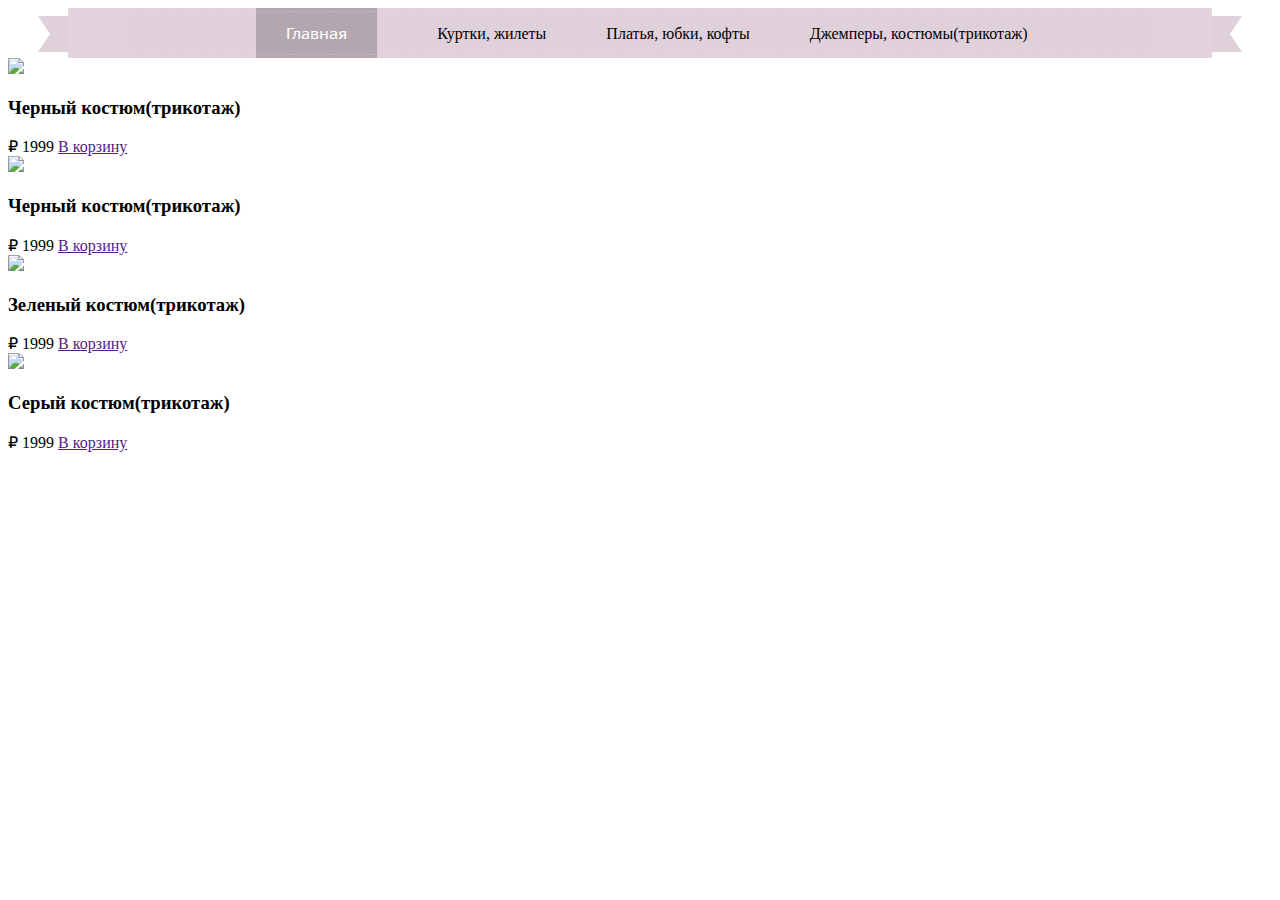
==== index.html @ c364ec2e "добавил карточки товара" ====
<!DOCTYPE html>
<html lang="en">

<head>
    <meta charset="UTF-8">
    <meta http-equiv="X-UA-Compatible" content="IE=edge">
    <meta name="viewport" content="width=device-width, initial-scale=1.0">
    <link rel="stylesheet" href="main.css">
    <title>Document</title>
</head>

<body>
    <nav class="top-menu">
        <ul class="menu-main">
            <li> <a href="" class="current">Главная</a> </li>
            <li><a href=""></a>Куртки, жилеты</li>
            <li><a href=""></a>Платья, юбки, кофты</li>
            <li><a href=""></a>Джемперы, костюмы(трикотаж)</li>
        </ul>
    </nav>

    <div class="container">
        <div class="product-item">
            <img src="media/1.jpg">
            <div class="product-list">
                <h3>Черный костюм(трикотаж)</h3>
                <span class="price">₽ 1999</span>
                <a href="" class="button">В корзину</a>
            </div>
        </div>
        <div class="product-item">
            <img src="media/2.jpg">
            <div class="product-list">
                <h3>Черный костюм(трикотаж)</h3>
                <span class="price">₽ 1999</span>
                <a href="" class="button">В корзину</a>
            </div>
        </div>

        <div class="product-item">
            <img src="media/3.jpg">
            <div class="product-list">
                <h3>Зеленый костюм(трикотаж)</h3>
                <span class="price">₽ 1999</span>
                <a href="" class="button">В корзину</a>
            </div>
        </div>

        <div class="product-item">
            <img src="media/4.jpg">
            <div class="product-list">
                <h3>Серый костюм(трикотаж)</h3>
                <span class="price">₽ 1999</span>
                <a href="" class="button">В корзину</a>
            </div>
        </div>
    </div>
</body>

</html>
---- main.css ----
@import url('https://fonts.googleapis.com/css?family=PT+Sans+Caption');
.top-menu {
  margin: 0 60px;
  position: relative;
  background: #e0d0da;    
  box-shadow: 
    inset 1px 0 0 rgba(255,255,255,.1), 
    inset -1px 0 0 rgba(255,255,255,.1), 
    inset 150px 0 150px -150px rgba(255,255,255,.12), 
    inset -150px 0 150px -150px rgba(255,255,255,.12);
}
.top-menu:before,
.top-menu:after {
  content: "";
  position: absolute;
  z-index: 2;
  left: 0;
  width: 100%;
  height: 3px;
}
.top-menu:before {
  top: 0;
  border-bottom: 1px dashed rgba(255,255,255,.2);
}
.top-menu:after {
  bottom: 0;
  border-top: 1px dashed rgba(255,255,255,.2);
}
.menu-main {
  list-style: none;
  padding: 0;
  margin: 0;
  text-align: center;
}
.menu-main:before, 
.menu-main:after {
  content: "";
  position: absolute;
  width: 50px;
  height: 0;
  top: 8px;
  border-top: 18px solid #e0d0da;
  border-bottom: 18px solid #e0d0da;
  transform: rotate(360deg);
  z-index: -1;
}
.menu-main:before {
  left: -30px;
  border-left: 12px solid rgba(255, 255, 255, 0);
}
.menu-main:after {
  right: -30px;
  border-right: 12px solid rgba(255, 255, 255, 0);
}
.menu-main li {
  display: inline-block;
  margin-right: -4px;
}
.menu-main a {
  text-decoration: none;
  display: inline-block;
  padding: 15px 30px;
  font-family: 'PT Sans Caption', sans-serif;
  color: white;
  transition: .3s linear;
}
.menu-main a.current,
.menu-main a:hover {background: rgba(0,0,0,.2);}
@media (max-width: 680px) {
.top-menu {margin: 0;}
.menu-main li {
  display: block;
  margin-right: 0;
}
.menu-main:before, 
.menu-main:after {content: none;}
.menu-main a {display: block;}
}
* {
    box-sizing: border-box;
 }
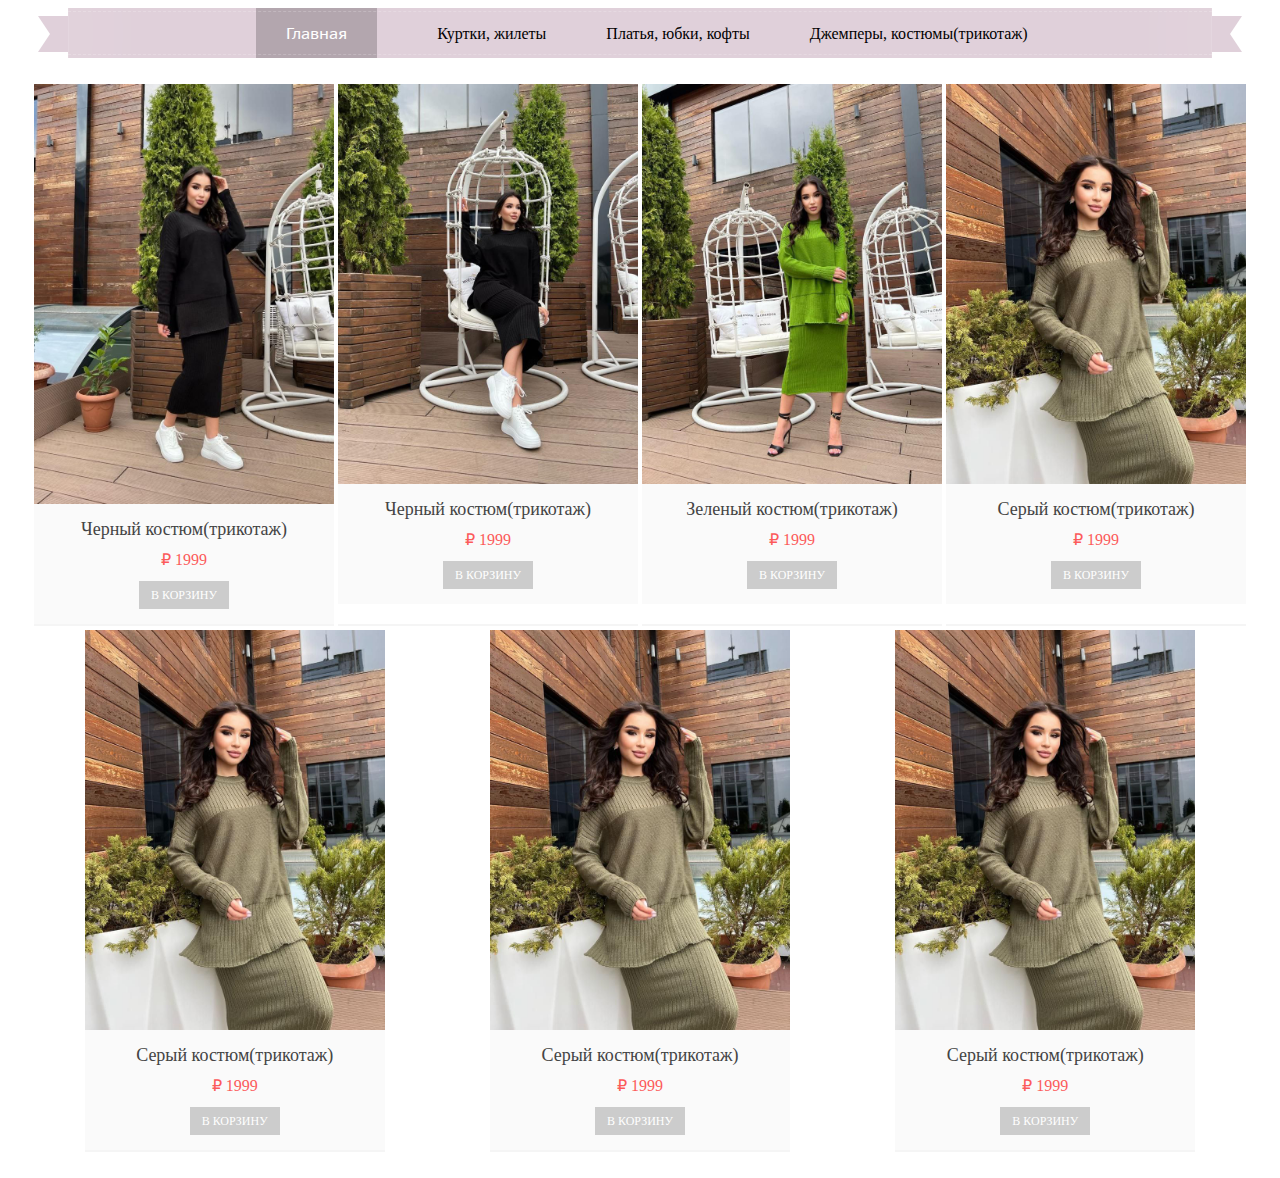
==== commit 8a911465: "добавил стилей для flex контейнера  карточек  товара" ====
--- a/index.html
+++ b/index.html
@@ -6,7 +6,7 @@
     <meta http-equiv="X-UA-Compatible" content="IE=edge">
     <meta name="viewport" content="width=device-width, initial-scale=1.0">
     <link rel="stylesheet" href="main.css">
-    <title>Document</title>
+    <title>taiba-shop</title>
 </head>
 
 <body>
@@ -54,6 +54,30 @@
                 <a href="" class="button">В корзину</a>
             </div>
         </div>
+        <div class="product-item">
+            <img src="media/4.jpg">
+            <div class="product-list">
+                <h3>Серый костюм(трикотаж)</h3>
+                <span class="price">₽ 1999</span>
+                <a href="" class="button">В корзину</a>
+            </div>
+        </div>
+        <div class="product-item">
+            <img src="media/4.jpg">
+            <div class="product-list">
+                <h3>Серый костюм(трикотаж)</h3>
+                <span class="price">₽ 1999</span>
+                <a href="" class="button">В корзину</a>
+            </div>
+        </div>
+        <div class="product-item">
+            <img src="media/4.jpg">
+            <div class="product-list">
+                <h3>Серый костюм(трикотаж)</h3>
+                <span class="price">₽ 1999</span>
+                <a href="" class="button">В корзину</a>
+            </div>
+        </div>
     </div>
 </body>
 
--- a/main.css
+++ b/main.css
@@ -1,81 +1,167 @@
 @import url('https://fonts.googleapis.com/css?family=PT+Sans+Caption');
+
 .top-menu {
-  margin: 0 60px;
-  position: relative;
-  background: #e0d0da;    
-  box-shadow: 
-    inset 1px 0 0 rgba(255,255,255,.1), 
-    inset -1px 0 0 rgba(255,255,255,.1), 
-    inset 150px 0 150px -150px rgba(255,255,255,.12), 
-    inset -150px 0 150px -150px rgba(255,255,255,.12);
+    margin: 0 60px;
+    position: relative;
+    background: #e0d0da;
+    box-shadow:
+        inset 1px 0 0 rgba(255, 255, 255, .1),
+        inset -1px 0 0 rgba(255, 255, 255, .1),
+        inset 150px 0 150px -150px rgba(255, 255, 255, .12),
+        inset -150px 0 150px -150px rgba(255, 255, 255, .12);
 }
+
 .top-menu:before,
 .top-menu:after {
-  content: "";
-  position: absolute;
-  z-index: 2;
-  left: 0;
-  width: 100%;
-  height: 3px;
+    content: "";
+    position: absolute;
+    z-index: 2;
+    left: 0;
+    width: 100%;
+    height: 3px;
 }
+
 .top-menu:before {
-  top: 0;
-  border-bottom: 1px dashed rgba(255,255,255,.2);
+    top: 0;
+    border-bottom: 1px dashed rgba(255, 255, 255, .2);
 }
+
 .top-menu:after {
-  bottom: 0;
-  border-top: 1px dashed rgba(255,255,255,.2);
+    bottom: 0;
+    border-top: 1px dashed rgba(255, 255, 255, .2);
 }
+
 .menu-main {
-  list-style: none;
-  padding: 0;
-  margin: 0;
-  text-align: center;
+    list-style: none;
+    padding: 0;
+    margin: 0;
+    text-align: center;
 }
-.menu-main:before, 
+
+.menu-main:before,
 .menu-main:after {
-  content: "";
-  position: absolute;
-  width: 50px;
-  height: 0;
-  top: 8px;
-  border-top: 18px solid #e0d0da;
-  border-bottom: 18px solid #e0d0da;
-  transform: rotate(360deg);
-  z-index: -1;
+    content: "";
+    position: absolute;
+    width: 50px;
+    height: 0;
+    top: 8px;
+    border-top: 18px solid #e0d0da;
+    border-bottom: 18px solid #e0d0da;
+    transform: rotate(360deg);
+    z-index: -1;
 }
+
 .menu-main:before {
-  left: -30px;
-  border-left: 12px solid rgba(255, 255, 255, 0);
+    left: -30px;
+    border-left: 12px solid rgba(255, 255, 255, 0);
 }
+
 .menu-main:after {
-  right: -30px;
-  border-right: 12px solid rgba(255, 255, 255, 0);
+    right: -30px;
+    border-right: 12px solid rgba(255, 255, 255, 0);
 }
+
 .menu-main li {
-  display: inline-block;
-  margin-right: -4px;
+    display: inline-block;
+    margin-right: -4px;
 }
+
 .menu-main a {
-  text-decoration: none;
-  display: inline-block;
-  padding: 15px 30px;
-  font-family: 'PT Sans Caption', sans-serif;
-  color: white;
-  transition: .3s linear;
+    text-decoration: none;
+    display: inline-block;
+    padding: 15px 30px;
+    font-family: 'PT Sans Caption', sans-serif;
+    color: white;
+    transition: .3s linear;
 }
+
 .menu-main a.current,
-.menu-main a:hover {background: rgba(0,0,0,.2);}
+.menu-main a:hover {
+    background: rgba(0, 0, 0, .2);
+}
+
 @media (max-width: 680px) {
-.top-menu {margin: 0;}
-.menu-main li {
-  display: block;
-  margin-right: 0;
+    .top-menu {
+        margin: 0;
+    }
+
+    .menu-main li {
+        display: block;
+        margin-right: 0;
+    }
+
+    .menu-main:before,
+    .menu-main:after {
+        content: none;
+    }
+
+    .menu-main a {
+        display: block;
+    }
 }
-.menu-main:before, 
-.menu-main:after {content: none;}
-.menu-main a {display: block;}
-}
+
 * {
     box-sizing: border-box;
- }
+}
+
+
+.container {
+    display: flex;
+    flex-wrap: wrap;
+    margin: 1.5em;
+}
+
+.product-item {
+
+    width: 300px;
+    text-align: center;
+    margin: 2px auto;
+    border-bottom: 2px solid #F5F5F5;
+    background: white;
+    font-family: "Open Sans";
+    transition: .3s ease-in;
+}
+
+.product-item:hover {
+    border-bottom: 2px solid #fc5a5a;
+}
+
+.product-item img {
+    display: block;
+    width: 100%;
+}
+
+.product-list {
+    background: #fafafa;
+    padding: 15px 0;
+}
+
+.product-list h3 {
+    font-size: 18px;
+    font-weight: 400;
+    color: #444444;
+    margin: 0 0 10px 0;
+}
+
+.price {
+    font-size: 16px;
+    color: #fc5a5a;
+    display: block;
+    margin-bottom: 12px;
+}
+
+.button {
+    text-decoration: none;
+    display: inline-block;
+    padding: 0 12px;
+    background: #cccccc;
+    color: white;
+    text-transform: uppercase;
+    font-size: 12px;
+    line-height: 28px;
+    transition: .3s ease-in;
+}
+
+.product-item:hover .button {
+    background: #fc5a5a;
+}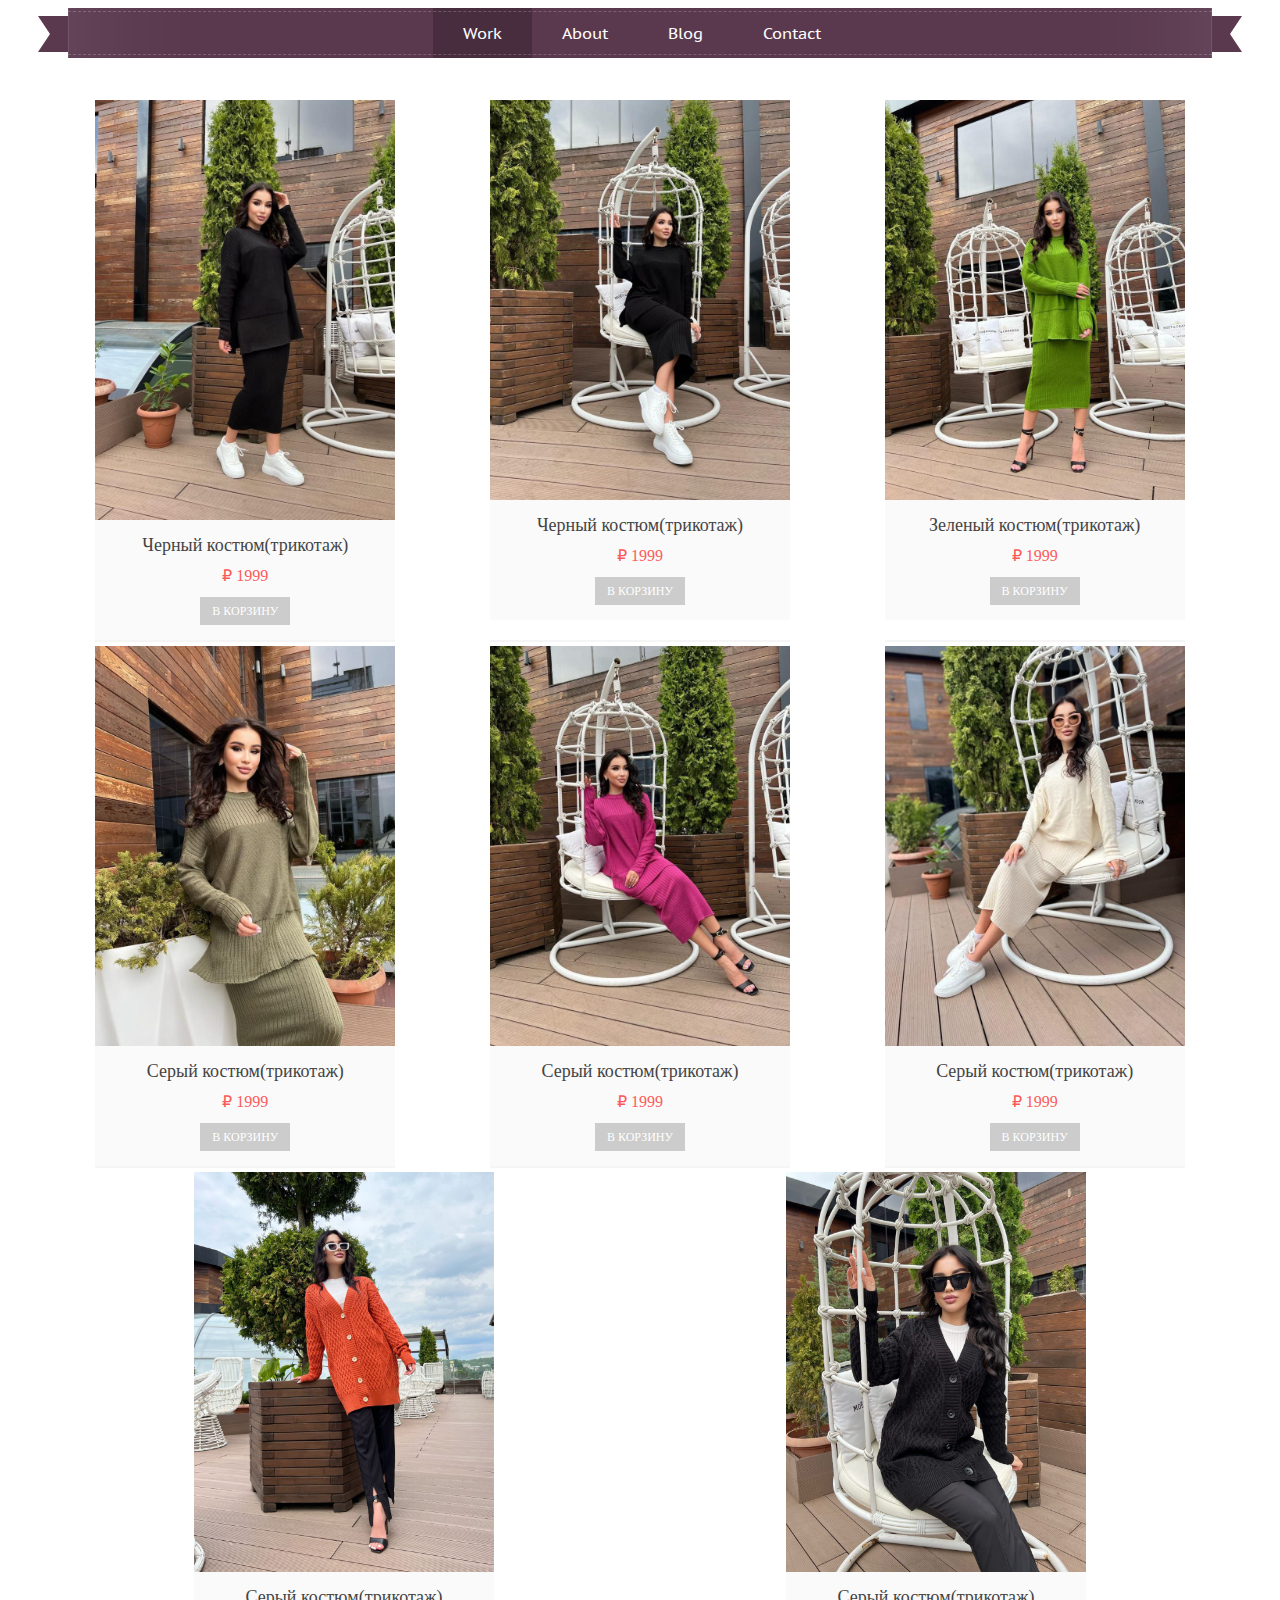
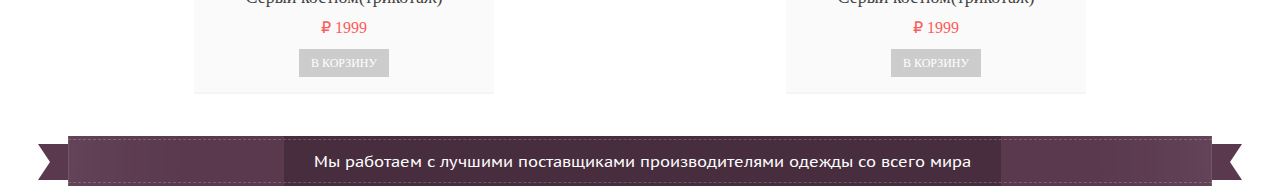
==== commit ca00c641: "добавил footer и сделал sticky navbar" ====
--- a/index.html
+++ b/index.html
@@ -6,20 +6,24 @@
     <meta http-equiv="X-UA-Compatible" content="IE=edge">
     <meta name="viewport" content="width=device-width, initial-scale=1.0">
     <link rel="stylesheet" href="main.css">
+    <link rel="stylesheet" href="script.js">
     <title>taiba-shop</title>
 </head>
 
 <body>
-    <nav class="top-menu">
-        <ul class="menu-main">
-            <li> <a href="" class="current">Главная</a> </li>
-            <li><a href=""></a>Куртки, жилеты</li>
-            <li><a href=""></a>Платья, юбки, кофты</li>
-            <li><a href=""></a>Джемперы, костюмы(трикотаж)</li>
-        </ul>
-    </nav>
+    <header>
+        <nav class="top-menu" id="navbar">
+            <ul class="menu-main">
+                <li><a href="" class="current">Work</a></li>
+                <li><a href="">About</a></li>
+                <li><a href="">Blog</a></li>
+                <li><a href="">Contact</a></li>
+            </ul>
+        </nav>
+    </header>
 
-    <div class="container">
+
+    <div class="container content ">
         <div class="product-item">
             <img src="media/1.jpg">
             <div class="product-list">
@@ -55,7 +59,7 @@
             </div>
         </div>
         <div class="product-item">
-            <img src="media/4.jpg">
+            <img src="media/5.jpg">
             <div class="product-list">
                 <h3>Серый костюм(трикотаж)</h3>
                 <span class="price">₽ 1999</span>
@@ -63,7 +67,7 @@
             </div>
         </div>
         <div class="product-item">
-            <img src="media/4.jpg">
+            <img src="media/6.jpg">
             <div class="product-list">
                 <h3>Серый костюм(трикотаж)</h3>
                 <span class="price">₽ 1999</span>
@@ -71,7 +75,15 @@
             </div>
         </div>
         <div class="product-item">
-            <img src="media/4.jpg">
+            <img src="media/7.jpg">
+            <div class="product-list">
+                <h3>Серый костюм(трикотаж)</h3>
+                <span class="price">₽ 1999</span>
+                <a href="" class="button">В корзину</a>
+            </div>
+        </div>
+        <div class="product-item">
+            <img src="media/8.jpg">
             <div class="product-list">
                 <h3>Серый костюм(трикотаж)</h3>
                 <span class="price">₽ 1999</span>
@@ -79,6 +91,29 @@
             </div>
         </div>
     </div>
+    <footer class="top-menu" id="bottombar">
+        <ul class="menu-main">
+            <li><a href="" class="current">Мы работаем с лучшими поставщиками производителями одежды со всего мира</a>
+            </li>
+
+        </ul>
+    </footer>
 </body>
+<script>
+    window.onscroll = function () { myFunction() };
+
+    var navbar = document.getElementById("navbar");
+
+    var sticky = navbar.offsetTop;
+
+    function myFunction() {
+        if (window.pageYOffset >= sticky) {
+            navbar.classList.add("sticky")
+        } else {
+            navbar.classList.remove("sticky");
+        }
+        console.log("suka");
+    }
+</script>
 
 </html>--- a/main.css
+++ b/main.css
@@ -3,7 +3,7 @@
 .top-menu {
     margin: 0 60px;
     position: relative;
-    background: #e0d0da;
+    background: #5A394E;
     box-shadow:
         inset 1px 0 0 rgba(255, 255, 255, .1),
         inset -1px 0 0 rgba(255, 255, 255, .1),
@@ -45,8 +45,8 @@
     width: 50px;
     height: 0;
     top: 8px;
-    border-top: 18px solid #e0d0da;
-    border-bottom: 18px solid #e0d0da;
+    border-top: 18px solid #5A394E;
+    border-bottom: 18px solid #5A394E;
     transform: rotate(360deg);
     z-index: -1;
 }
@@ -100,10 +100,19 @@
     }
 }
 
-* {
-    box-sizing: border-box;
+.sticky {
+    position: fixed;
+    top: 0;
+    width: 100%;
 }
 
+.sticky+.content {
+    padding-top: 60px;
+}
+
+.content {
+    padding: 16px;
+}
 
 .container {
     display: flex;
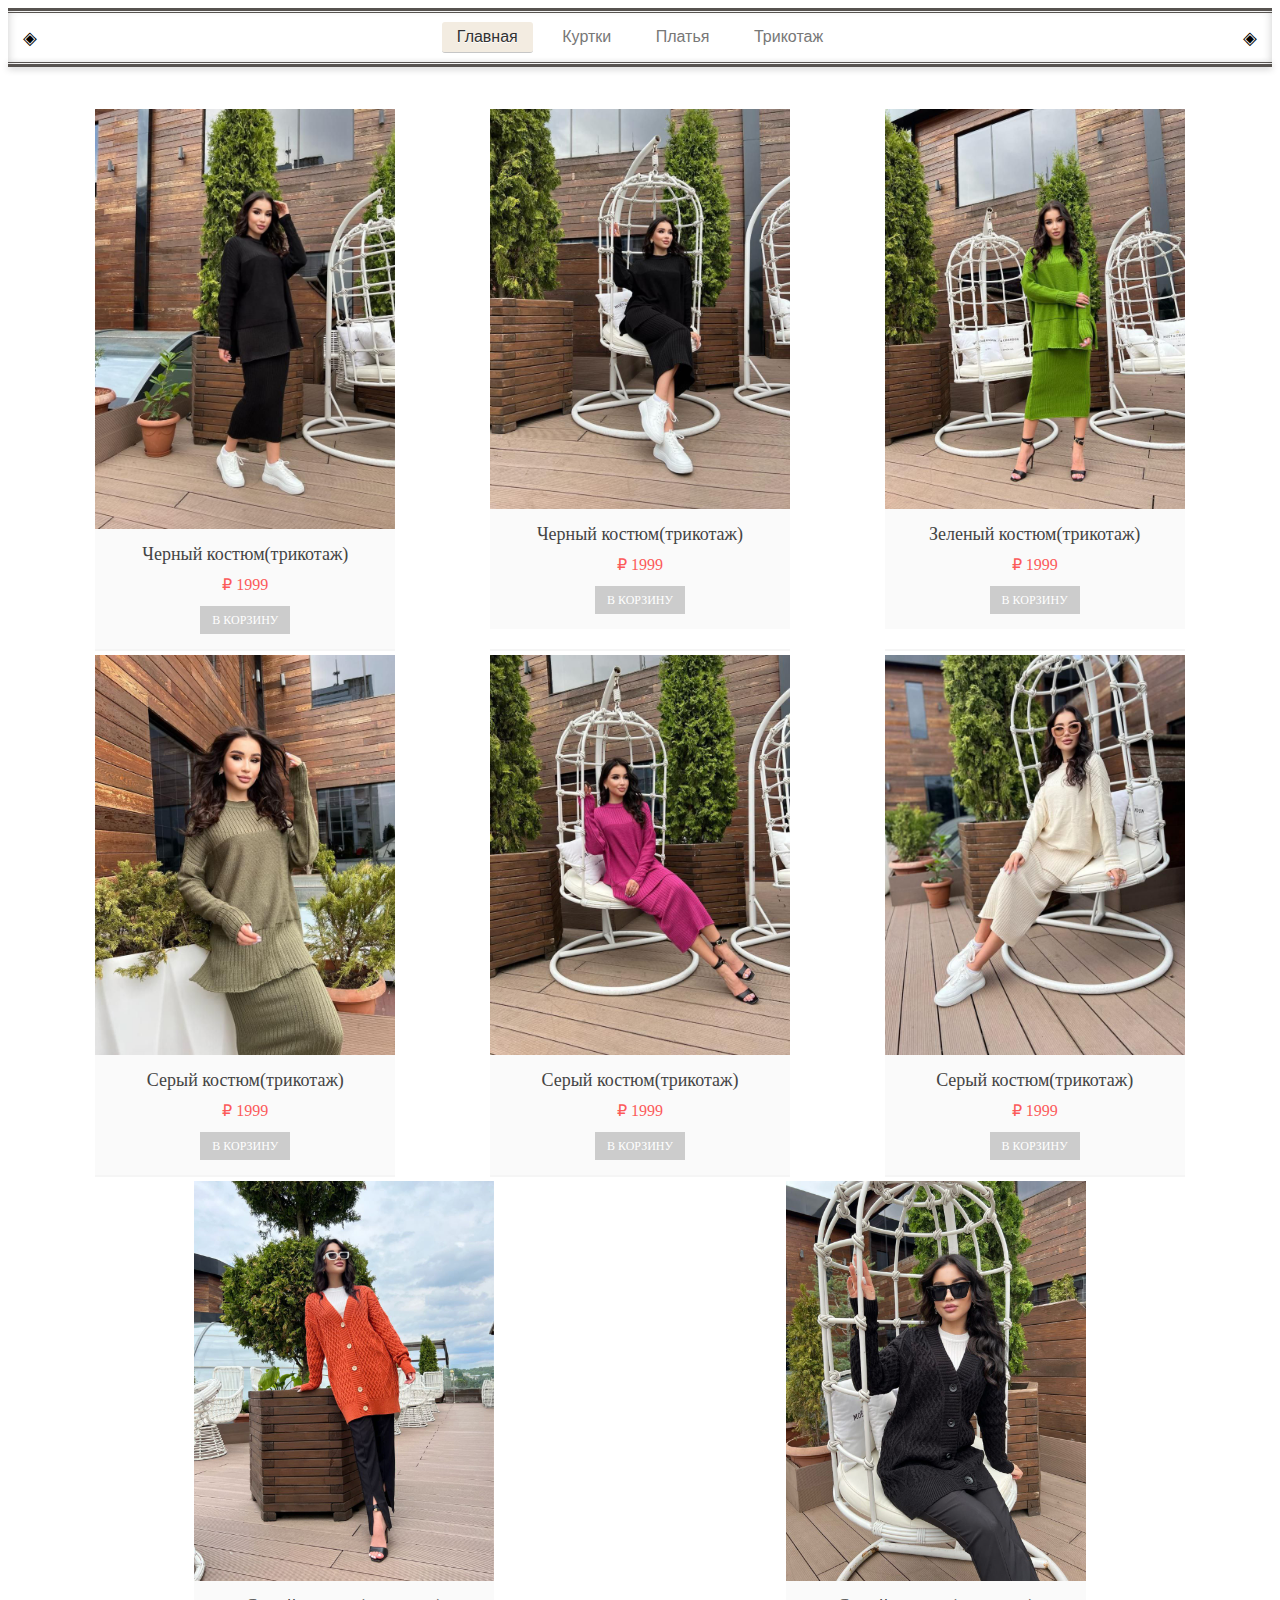
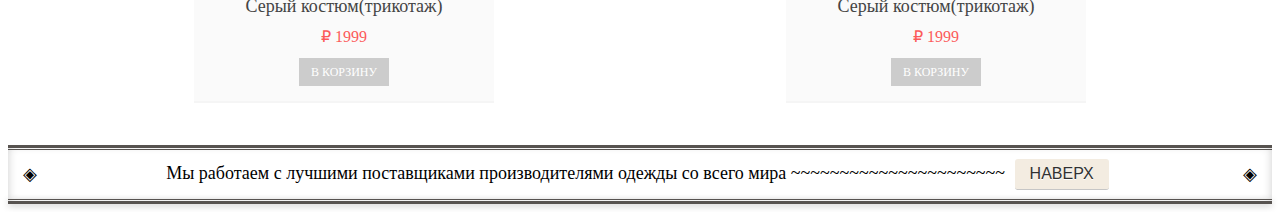
==== commit cfde31c8: "добавил футер" ====
--- a/index.html
+++ b/index.html
@@ -6,7 +6,7 @@
     <meta http-equiv="X-UA-Compatible" content="IE=edge">
     <meta name="viewport" content="width=device-width, initial-scale=1.0">
     <link rel="stylesheet" href="main.css">
-    <link rel="stylesheet" href="script.js">
+
     <title>taiba-shop</title>
 </head>
 
@@ -14,10 +14,10 @@
     <header>
         <nav class="top-menu" id="navbar">
             <ul class="menu-main">
-                <li><a href="" class="current">Work</a></li>
-                <li><a href="">About</a></li>
-                <li><a href="">Blog</a></li>
-                <li><a href="">Contact</a></li>
+                <li><a href="" class="current">Главная</a></li>
+                <li><a href="">Куртки</a></li>
+                <li><a href="">Платья</a></li>
+                <li><a href="">Трикотаж</a></li>
             </ul>
         </nav>
     </header>
@@ -93,27 +93,14 @@
     </div>
     <footer class="top-menu" id="bottombar">
         <ul class="menu-main">
-            <li><a href="" class="current">Мы работаем с лучшими поставщиками производителями одежды со всего мира</a>
+            <li> Мы работаем с лучшими поставщиками производителями одежды со всего
+                мира ~~~~~~~~~~~~~~~~~~~~~~ <a href="" class="current">НАВЕРХ</a>
+
             </li>
 
         </ul>
     </footer>
 </body>
-<script>
-    window.onscroll = function () { myFunction() };
-
-    var navbar = document.getElementById("navbar");
-
-    var sticky = navbar.offsetTop;
-
-    function myFunction() {
-        if (window.pageYOffset >= sticky) {
-            navbar.classList.add("sticky")
-        } else {
-            navbar.classList.remove("sticky");
-        }
-        console.log("suka");
-    }
-</script>
+<script src="script.js"></script>
 
 </html>--- a/main.css
+++ b/main.css
@@ -1,104 +1,68 @@
 @import url('https://fonts.googleapis.com/css?family=PT+Sans+Caption');
 
 .top-menu {
-    margin: 0 60px;
+    position: relative; 
+    background: #fff;
+    box-shadow: inset 0 0 10px #ccc;
+  }
+  .top-menu:before,
+  .top-menu:after {
+    content: "";
+    display: block;
+    height: 1px;
+    border-top: 3px solid #575350;
+    border-bottom: 1px solid #575350;
+    margin-bottom: 2px;
+  }
+  .top-menu:after {
+    border-bottom: 3px solid #575350;
+    border-top: 1px solid #575350;
+    box-shadow: 0 2px 7px #ccc;
+    margin-top: 2px;
+  }
+  .menu-main {
+    list-style: none;
+    padding: 0 30px;
+    margin: 0;
+    font-size: 18px;
+    text-align: center;
     position: relative;
-    background: #5A394E;
-    box-shadow:
-        inset 1px 0 0 rgba(255, 255, 255, .1),
-        inset -1px 0 0 rgba(255, 255, 255, .1),
-        inset 150px 0 150px -150px rgba(255, 255, 255, .12),
-        inset -150px 0 150px -150px rgba(255, 255, 255, .12);
-}
-
-.top-menu:before,
-.top-menu:after {
-    content: "";
+  }
+  .menu-main:before,
+  .menu-main:after {
+    content: "\25C8";
+    line-height: 1;
     position: absolute;
-    z-index: 2;
-    left: 0;
-    width: 100%;
-    height: 3px;
-}
-
-.top-menu:before {
-    top: 0;
-    border-bottom: 1px dashed rgba(255, 255, 255, .2);
-}
-
-.top-menu:after {
-    bottom: 0;
-    border-top: 1px dashed rgba(255, 255, 255, .2);
-}
-
-.menu-main {
-    list-style: none;
-    padding: 0;
-    margin: 0;
-    text-align: center;
-}
-
-.menu-main:before,
-.menu-main:after {
-    content: "";
-    position: absolute;
-    width: 50px;
-    height: 0;
-    top: 8px;
-    border-top: 18px solid #5A394E;
-    border-bottom: 18px solid #5A394E;
-    transform: rotate(360deg);
-    z-index: -1;
-}
-
-.menu-main:before {
-    left: -30px;
-    border-left: 12px solid rgba(255, 255, 255, 0);
-}
-
-.menu-main:after {
-    right: -30px;
-    border-right: 12px solid rgba(255, 255, 255, 0);
-}
-
-.menu-main li {
+    top: 50%;
+    transform: translateY(-50%);
+  }
+  .menu-main:before {left: 15px;}
+  .menu-main:after {right: 15px;}
+  .menu-main li {
     display: inline-block;
-    margin-right: -4px;
-}
-
-.menu-main a {
+    padding: 5px 0;
+  }
+  .menu-main a {
     text-decoration: none;
     display: inline-block;
-    padding: 15px 30px;
-    font-family: 'PT Sans Caption', sans-serif;
-    color: white;
+    margin: 2px 5px;
+    padding: 6px 15px;
+    font-family: 'PT Sans', sans-serif;
+    font-size: 16px;
+    color: #777777;
+    border-bottom: 1px solid transparent;
     transition: .3s linear;
-}
-
-.menu-main a.current,
-.menu-main a:hover {
-    background: rgba(0, 0, 0, .2);
-}
-
-@media (max-width: 680px) {
-    .top-menu {
-        margin: 0;
-    }
-
-    .menu-main li {
-        display: block;
-        margin-right: 0;
-    }
-
-    .menu-main:before,
-    .menu-main:after {
-        content: none;
-    }
-
-    .menu-main a {
-        display: block;
-    }
-}
+  }
+  .menu-main .current, .menu-main a:hover {
+    border-radius: 3px;
+    background: #f3ece1;
+    color: #313131;
+    text-shadow: 0 1px 0 #fff;
+    border-color: #c6c6c6;
+  }
+  @media (max-width: 500px) {
+    .menu-main li {display: block;}
+  }
 
 .sticky {
     position: fixed;
@@ -173,4 +137,5 @@
 
 .product-item:hover .button {
     background: #fc5a5a;
-}+}
+
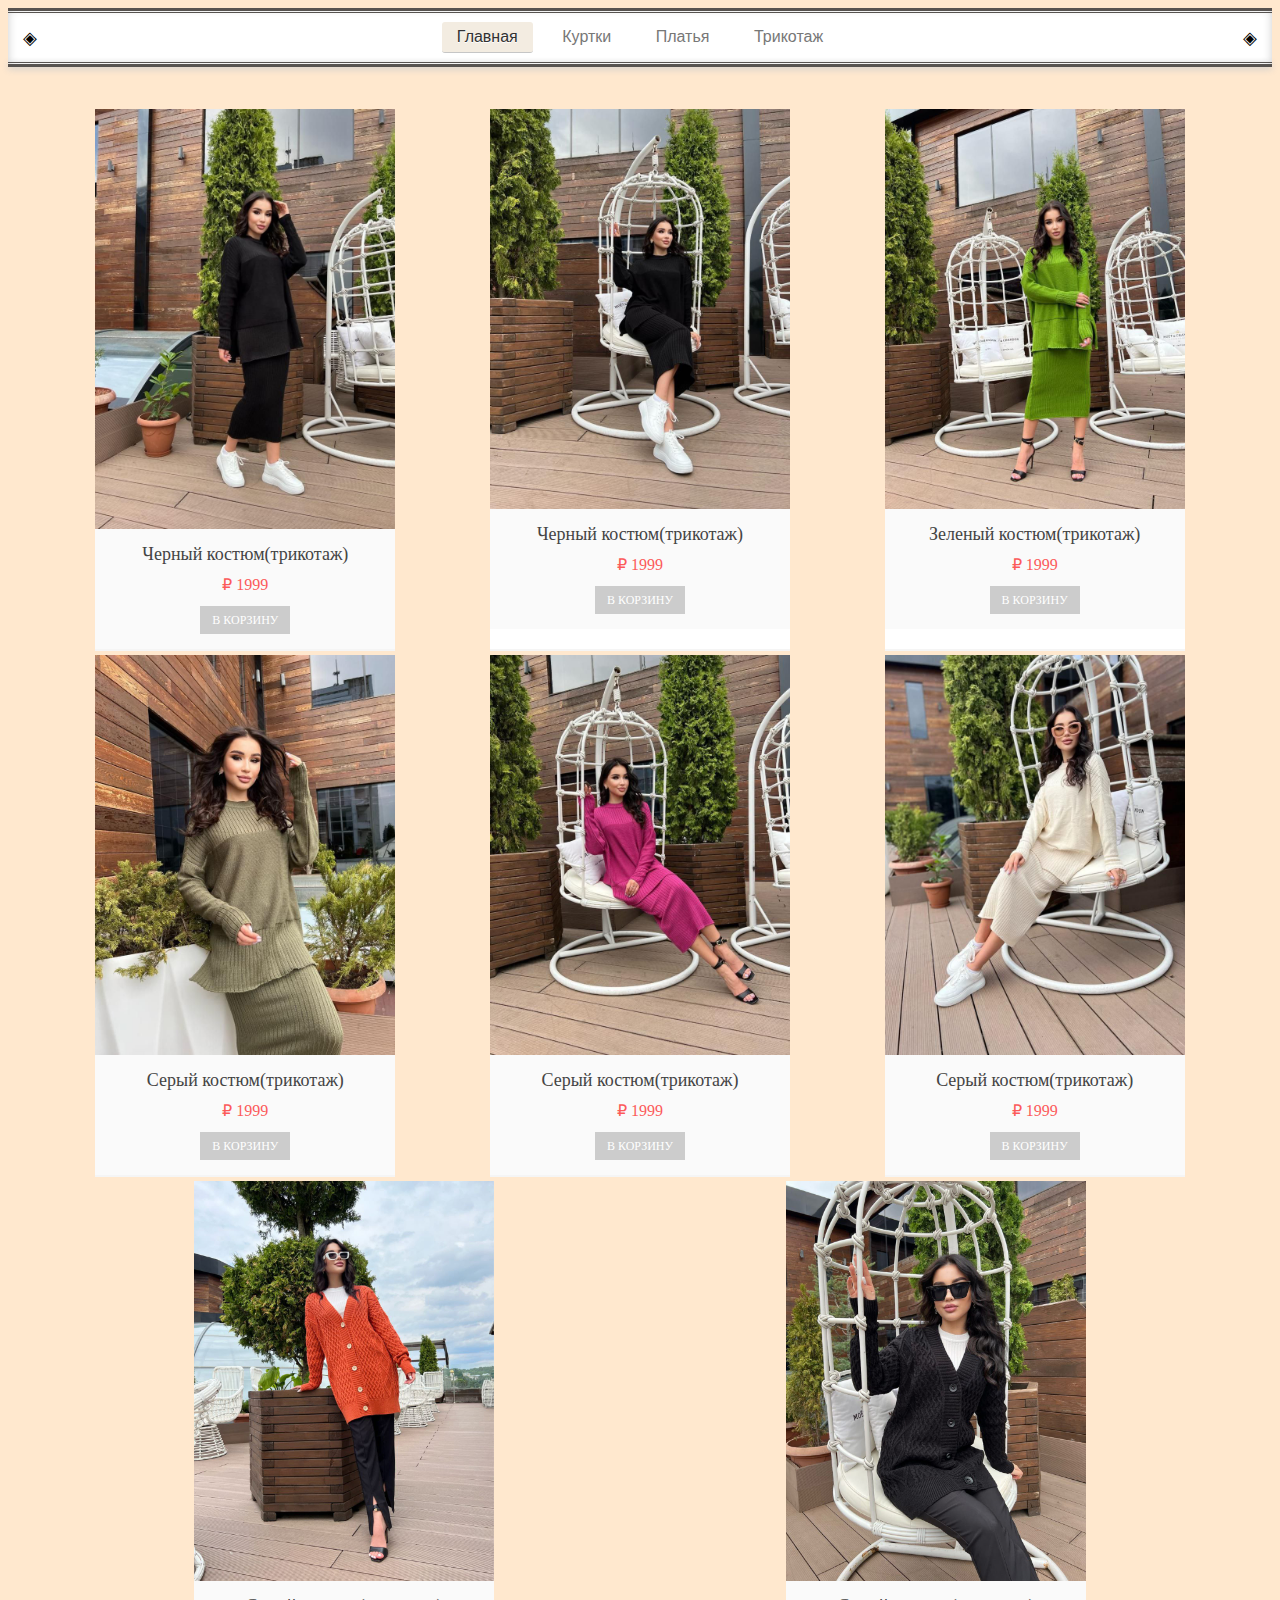
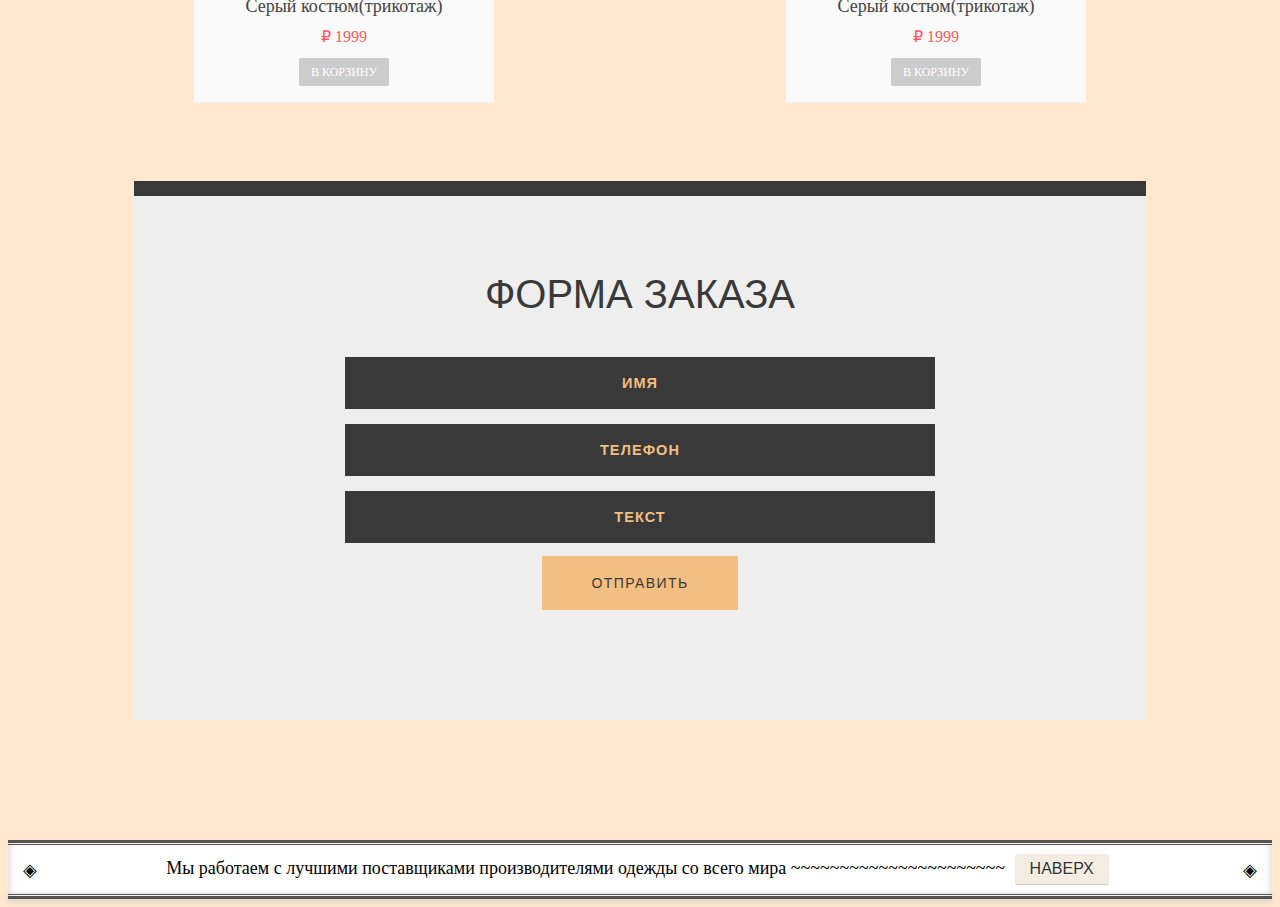
==== commit 0e5564ac: "добавил форму с валидацией разнес стили и дж по папкам" ====
--- a/index.html
+++ b/index.html
@@ -5,7 +5,7 @@
     <meta charset="UTF-8">
     <meta http-equiv="X-UA-Compatible" content="IE=edge">
     <meta name="viewport" content="width=device-width, initial-scale=1.0">
-    <link rel="stylesheet" href="main.css">
+    <link rel="stylesheet" href="css/main.css">
 
     <title>taiba-shop</title>
 </head>
@@ -15,9 +15,9 @@
         <nav class="top-menu" id="navbar">
             <ul class="menu-main">
                 <li><a href="" class="current">Главная</a></li>
-                <li><a href="">Куртки</a></li>
-                <li><a href="">Платья</a></li>
-                <li><a href="">Трикотаж</a></li>
+                <li><a href="kurtki.html">Куртки</a></li>
+                <li><a href="platya.html">Платья</a></li>
+                <li><a href="trikotaj.html">Трикотаж</a></li>
             </ul>
         </nav>
     </header>
@@ -91,6 +91,36 @@
             </div>
         </div>
     </div>
+
+    <div class="ufive-feedback">
+        <section id="feedback">
+            <h1>Форма заказа</h1>
+            <form>
+
+                <div class="field name-box">
+                    <input type="text" id="name" placeholder="Татьяна" maxlength="35" pattern="[A-Za-zА-Яа-яЁё]"/>
+                    <label for="name">Имя</label>
+                </div>
+
+                <div class="field phone-box">
+                    <input type="text" id="phone" placeholder="+79887778899" pattern="\+\d\d{3}\d{3}\d{4}" name="phone"
+                        required />
+                    <label for="phone">Телефон</label>
+                </div>
+
+                <div class="field msg-box">
+                    <textarea id="msg" rows="4" maxlength="350"
+                        placeholder="Скопируйте ссылку на товар, напишите ваши дополнительные пожелания"
+                        required /></textarea>
+                    <label for="msg">Текст</label>
+                </div>
+
+                <input class="button" type="submit" value="Отправить" />
+
+            </form>
+        </section>
+    </div>
+
     <footer class="top-menu" id="bottombar">
         <ul class="menu-main">
             <li> Мы работаем с лучшими поставщиками производителями одежды со всего
@@ -101,6 +131,6 @@
         </ul>
     </footer>
 </body>
-<script src="script.js"></script>
+<script src="js/script.js"></script>
 
 </html>--- a/css/main.css
+++ b/css/main.css
@@ -0,0 +1,348 @@
+@import url('https://fonts.googleapis.com/css?family=PT+Sans+Caption');
+
+/* topmenu */
+.top-menu {
+  position: relative;
+  background: #fff;
+  box-shadow: inset 0 0 10px #ccc;
+}
+
+.top-menu:before,
+.top-menu:after {
+  content: "";
+  display: block;
+  height: 1px;
+  border-top: 3px solid #575350;
+  border-bottom: 1px solid #575350;
+  margin-bottom: 2px;
+}
+
+.top-menu:after {
+  border-bottom: 3px solid #575350;
+  border-top: 1px solid #575350;
+  box-shadow: 0 2px 7px #ccc;
+  margin-top: 2px;
+}
+
+.menu-main {
+  list-style: none;
+  padding: 0 30px;
+  margin: 0;
+  font-size: 18px;
+  text-align: center;
+  position: relative;
+}
+
+.menu-main:before,
+.menu-main:after {
+  content: "\25C8";
+  line-height: 1;
+  position: absolute;
+  top: 50%;
+  transform: translateY(-50%);
+}
+
+.menu-main:before {
+  left: 15px;
+}
+
+.menu-main:after {
+  right: 15px;
+}
+
+.menu-main li {
+  display: inline-block;
+  padding: 5px 0;
+}
+
+.menu-main a {
+  text-decoration: none;
+  display: inline-block;
+  margin: 2px 5px;
+  padding: 6px 15px;
+  font-family: 'PT Sans', sans-serif;
+  font-size: 16px;
+  color: #777777;
+  border-bottom: 1px solid transparent;
+  transition: .3s linear;
+}
+
+.menu-main .current,
+.menu-main a:hover {
+  border-radius: 3px;
+  background: #f3ece1;
+  color: #313131;
+  text-shadow: 0 1px 0 #fff;
+  border-color: #c6c6c6;
+}
+
+@media (max-width: 500px) {
+  .menu-main li {
+    display: block;
+  }
+}
+
+
+/* sticky */
+
+.sticky {
+  position: fixed;
+  top: 0;
+  width: 100%;
+}
+
+.sticky+.content {
+  padding-top: 60px;
+}
+
+.content {
+  padding: 16px;
+}
+
+/* item */
+
+.container {
+  display: flex;
+  flex-wrap: wrap;
+  margin: 1.5em;
+}
+
+.product-item {
+
+  width: 300px;
+  text-align: center;
+  margin: 2px auto;
+  border-bottom: 2px solid #F5F5F5;
+  background: white;
+  font-family: "Open Sans";
+  transition: .3s ease-in;
+}
+
+.product-item:hover {
+  border-bottom: 2px solid #fc5a5a;
+}
+
+.product-item img {
+  display: block;
+  width: 100%;
+}
+
+.product-list {
+  background: #fafafa;
+  padding: 15px 0;
+}
+
+.product-list h3 {
+  font-size: 18px;
+  font-weight: 400;
+  color: #444444;
+  margin: 0 0 10px 0;
+}
+
+.price {
+  font-size: 16px;
+  color: #fc5a5a;
+  display: block;
+  margin-bottom: 12px;
+}
+
+.button {
+  text-decoration: none;
+  display: inline-block;
+  padding: 0 12px;
+  background: #cccccc;
+  color: white;
+  text-transform: uppercase;
+  font-size: 12px;
+  line-height: 28px;
+  transition: .3s ease-in;
+}
+
+.product-item:hover .button {
+  background: #fc5a5a;
+}
+
+/* form */
+body {
+  background: #ffe8ce;
+}
+
+@import url("https://fonts.googleapis.com/css2?family=Exo+2&display=swap");
+
+.ufive-feedback {
+  font-size: 62.5%;
+  font-family: "Exo 2", sans-serif;
+  font-weight: 600;
+}
+
+.ufive-feedback section {
+  background: #eee;
+  margin: 60px auto 120px;
+  border-top: 15px solid #393939;
+  text-align: center;
+  padding: 50px 0 110px;
+  width: 80%;
+  max-width: 1100px;
+}
+
+.ufive-feedback section h1 {
+  margin-bottom: 40px;
+  font-size: 4em;
+  text-transform: uppercase;
+  font-family: "Exo 2", sans-serif;
+  font-weight: 400;
+  color: #393939;
+}
+
+.ufive-feedback form {
+  width: 58.3333333333%;
+  margin: 0 auto;
+  color: #f3be81;
+}
+
+.ufive-feedback form .field {
+  width: 100%;
+  position: relative;
+  margin-bottom: 15px;
+  color: #f3be81;
+}
+
+.ufive-feedback form .field label {
+  text-transform: uppercase;
+  position: absolute;
+  top: 0;
+  left: 0;
+  background: #393939;
+  width: 100%;
+  padding: 18px 0;
+  font-size: 1.45em;
+  letter-spacing: 0.075em;
+  -webkit-transition: all 333ms ease-in-out;
+  -moz-transition: all 333ms ease-in-out;
+  -o-transition: all 333ms ease-in-out;
+  -ms-transition: all 333ms ease-in-out;
+  transition: all 333ms ease-in-out;
+}
+
+.ufive-feedback form .field label + span {
+  opacity: 0;
+  color: white;
+  display: block;
+  position: absolute;
+  top: 12px;
+  left: 7%;
+  font-size: 2.5em;
+  text-shadow: 1px 2px 0 #cd6302;
+  -webkit-transition: all 333ms ease-in-out;
+  -moz-transition: all 333ms ease-in-out;
+  -o-transition: all 333ms ease-in-out;
+  -ms-transition: all 333ms ease-in-out;
+  transition: all 333ms ease-in-out;
+}
+
+.ufive-feedback form .field input[type="text"],
+form .field textarea {
+  border: none;
+  background: #393939;
+  width: 80.5%;
+  font-family: "Exo 2", sans-serif;
+  margin: 0;
+  padding: 18px 0;
+  padding-left: 19.5%;
+  color: #fff;
+  font-size: 1.4em;
+  letter-spacing: 0.05em;
+  text-transform: uppercase;
+}
+
+.ufive-feedback form .field input[type="text"]#msg,
+form .field textarea#msg {
+  height: 12px;
+  resize: none;
+  font-size: 10px;
+  font-family: "Exo 2", sans-serif;
+  -webkit-transition: all 333ms ease-in-out;
+  -moz-transition: all 333ms ease-in-out;
+  -o-transition: all 333ms ease-in-out;
+  -ms-transition: all 333ms ease-in-out;
+  transition: all 333ms ease-in-out;
+}
+
+.ufive-feedback form .field input[type="text"]:focus,
+form .field input[type="text"].focused,
+form .field textarea:focus,
+form .field textarea.focused {
+  outline: none;
+  color: #f3be81;
+  font-family: "Exo 2", sans-serif;
+}
+
+.ufive-feedback form .field input[type="text"]:focus#msg,
+form .field input[type="text"].focused#msg,
+form .field textarea:focus#msg,
+form .field textarea.focused#msg {
+  padding-bottom: 150px;
+  font-size: 10px;
+  font-family: "Exo 2", sans-serif;
+}
+
+.ufive-feedback form .field input[type="text"]:focus + label,
+form .field input[type="text"].focused + label,
+form .field textarea:focus + label,
+form .field textarea.focused + label {
+  width: 18%;
+  background: #393939;
+  color: #fff;
+}
+
+.ufive-feedback form .field input[type="text"].focused + label,
+form .field textarea.focused + label {
+  color: #fff;
+}
+
+.ufive-feedback form .field:hover label {
+  width: 18%;
+  background: #f3be81;
+  color: #393939;
+}
+
+.ufive-feedback form input[type="submit"] {
+  background: #f3be81;
+  color: #393939;
+  -webkit-appearance: none;
+  border: none;
+  text-transform: uppercase;
+  position: relative;
+  padding: 13px 50px;
+  font-size: 1.4em;
+  letter-spacing: 0.1em;
+  font-family: "Exo 2", sans-serif;
+  font-weight: 300;
+  cursor: pointer;
+  -webkit-transition: all 333ms ease-in-out;
+  -moz-transition: all 333ms ease-in-out;
+  -o-transition: all 333ms ease-in-out;
+  -ms-transition: all 333ms ease-in-out;
+  transition: all 333ms ease-in-out;
+}
+
+.ufive-feedback form input[type="submit"]:hover {
+  background: #393939;
+  color: #f3be81;
+}
+
+.ufive-feedback form input[type="submit"]:focus {
+  outline: none;
+  background: #f3be81;
+  color: #393939;
+}
+
+@media (max-width: 765px) {
+  .ufive-feedback form {
+    width: 100%;
+  }
+
+  .ufive-feedback section {
+    width: 100%;
+  }
+}
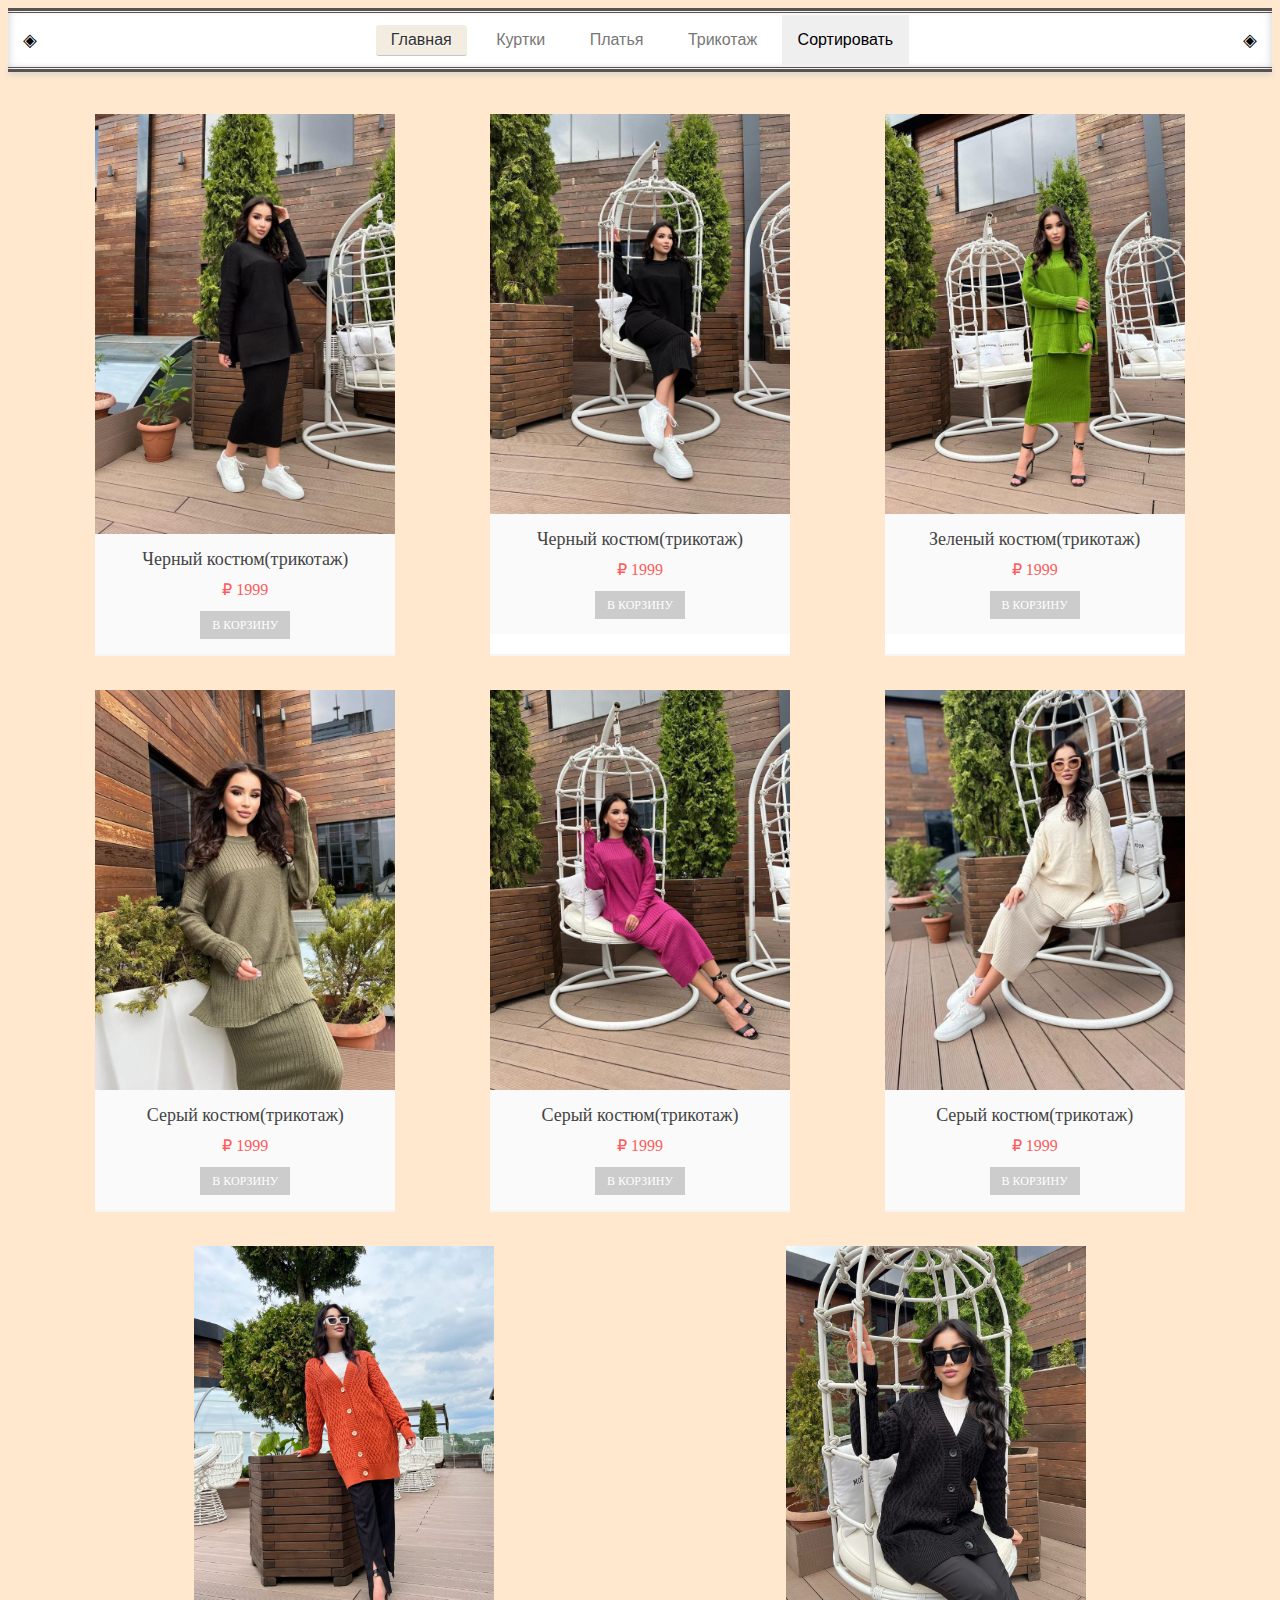
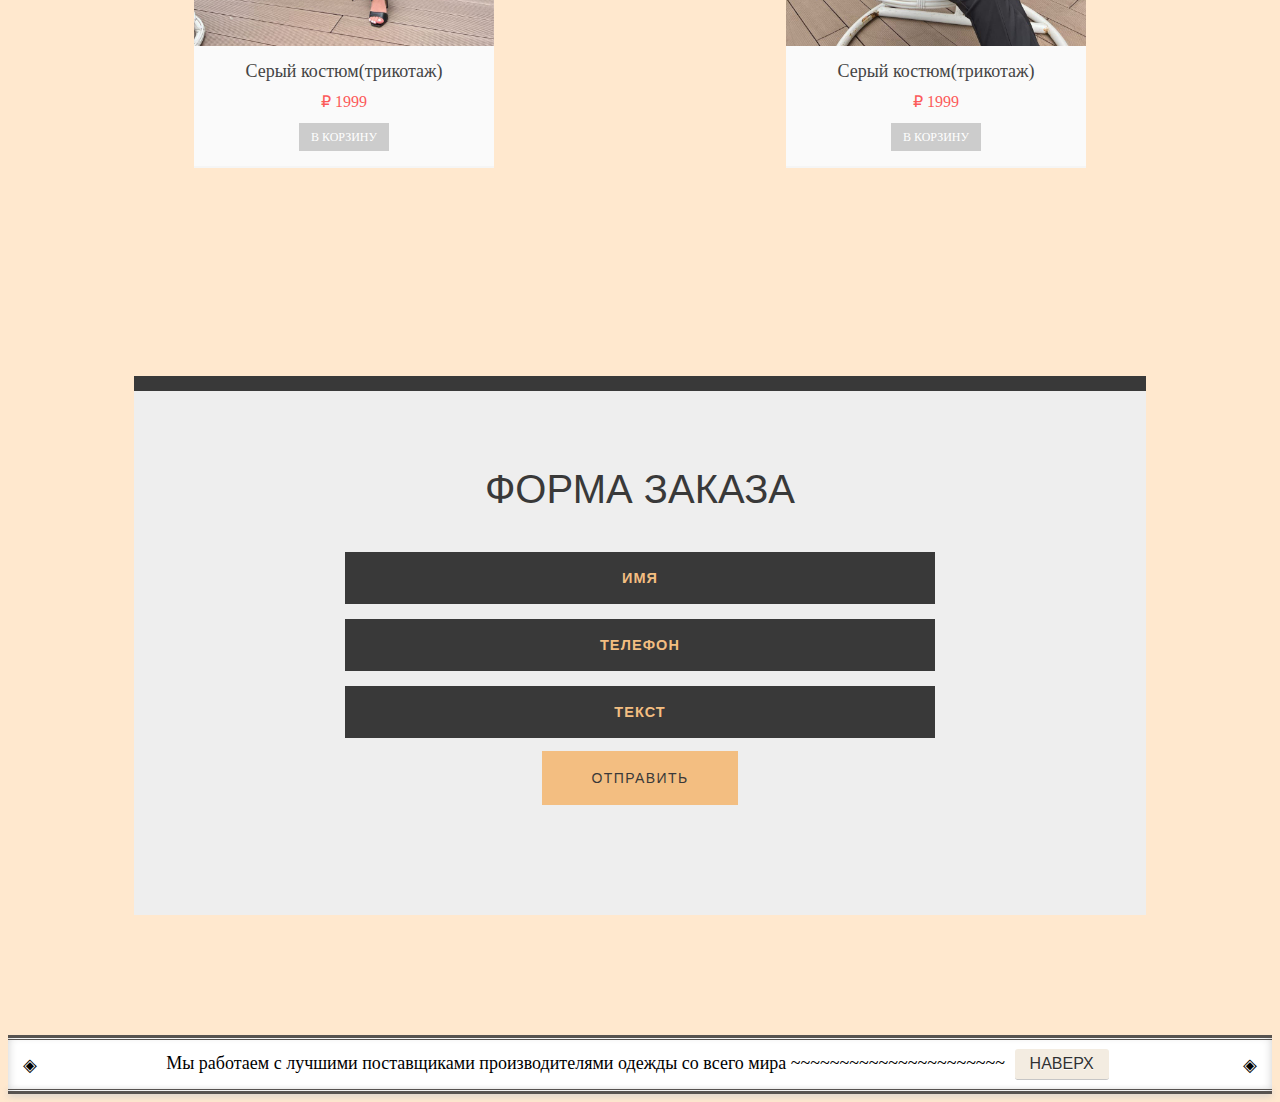
==== commit 926dc290: "добавил dropdown в  меню для сортировки" ====
--- a/index.html
+++ b/index.html
@@ -18,6 +18,14 @@
                 <li><a href="kurtki.html">Куртки</a></li>
                 <li><a href="platya.html">Платья</a></li>
                 <li><a href="trikotaj.html">Трикотаж</a></li>
+                <div class="dropdown">
+                    <button class="dropbtn">Сортировать</button>
+                    <div class="dropdown-content">
+                      <a href="#">По убыванию цены</a>
+                      <a href="#">По возрастанию цены</a>
+                      <a href="#">По популярности</a>
+                    </div>
+                  </div>
             </ul>
         </nav>
     </header>
@@ -98,7 +106,7 @@
             <form>
 
                 <div class="field name-box">
-                    <input type="text" id="name" placeholder="Татьяна" maxlength="35" pattern="[A-Za-zА-Яа-яЁё]"/>
+                    <input type="text" id="name" placeholder="Татьяна" maxlength="35" pattern="[A-Za-zА-Яа-яЁё]" />
                     <label for="name">Имя</label>
                 </div>
 
--- a/css/main.css
+++ b/css/main.css
@@ -83,6 +83,48 @@
 }
 
 
+/* Dropdown Button */
+.dropbtn {
+  color: black;
+  padding: 16px;
+  font-size: 16px;
+  border: none;
+}
+
+/* The container <div> - needed to position the dropdown content */
+.dropdown {
+  position: relative;
+  display: inline-block;
+}
+
+/* Dropdown Content (Hidden by Default) */
+.dropdown-content {
+  display: none;
+  position: absolute;
+  background-color: #f1f1f1;
+  min-width: 160px;
+  box-shadow: 0px 8px 16px 0px rgba(0,0,0,0.2);
+  z-index: 1;
+}
+
+/* Links inside the dropdown */
+.dropdown-content a {
+  color: black;
+  padding: 12px 16px;
+  text-decoration: none;
+  display: block;
+}
+
+/* Change color of dropdown links on hover */
+.dropdown-content a:hover {background-color: #ddd;}
+
+/* Show the dropdown menu on hover */
+.dropdown:hover .dropdown-content {display: block;}
+
+/* Change the background color of the dropdown button when the dropdown content is shown */
+.dropdown:hover .dropbtn {background-color: #f3ece1;}
+
+
 /* sticky */
 
 .sticky {
@@ -105,6 +147,8 @@
   display: flex;
   flex-wrap: wrap;
   margin: 1.5em;
+  margin-bottom: 10em;
+  ;
 }
 
 .product-item {
@@ -116,6 +160,7 @@
   background: white;
   font-family: "Open Sans";
   transition: .3s ease-in;
+  margin-bottom: 2em;
 }
 
 .product-item:hover {
@@ -224,7 +269,7 @@
   transition: all 333ms ease-in-out;
 }
 
-.ufive-feedback form .field label + span {
+.ufive-feedback form .field label+span {
   opacity: 0;
   color: white;
   display: block;
@@ -286,17 +331,17 @@
   font-family: "Exo 2", sans-serif;
 }
 
-.ufive-feedback form .field input[type="text"]:focus + label,
-form .field input[type="text"].focused + label,
-form .field textarea:focus + label,
-form .field textarea.focused + label {
+.ufive-feedback form .field input[type="text"]:focus+label,
+form .field input[type="text"].focused+label,
+form .field textarea:focus+label,
+form .field textarea.focused+label {
   width: 18%;
   background: #393939;
   color: #fff;
 }
 
-.ufive-feedback form .field input[type="text"].focused + label,
-form .field textarea.focused + label {
+.ufive-feedback form .field input[type="text"].focused+label,
+form .field textarea.focused+label {
   color: #fff;
 }
 
@@ -309,7 +354,6 @@
 .ufive-feedback form input[type="submit"] {
   background: #f3be81;
   color: #393939;
-  -webkit-appearance: none;
   border: none;
   text-transform: uppercase;
   position: relative;
@@ -345,4 +389,4 @@
   .ufive-feedback section {
     width: 100%;
   }
-}
+}